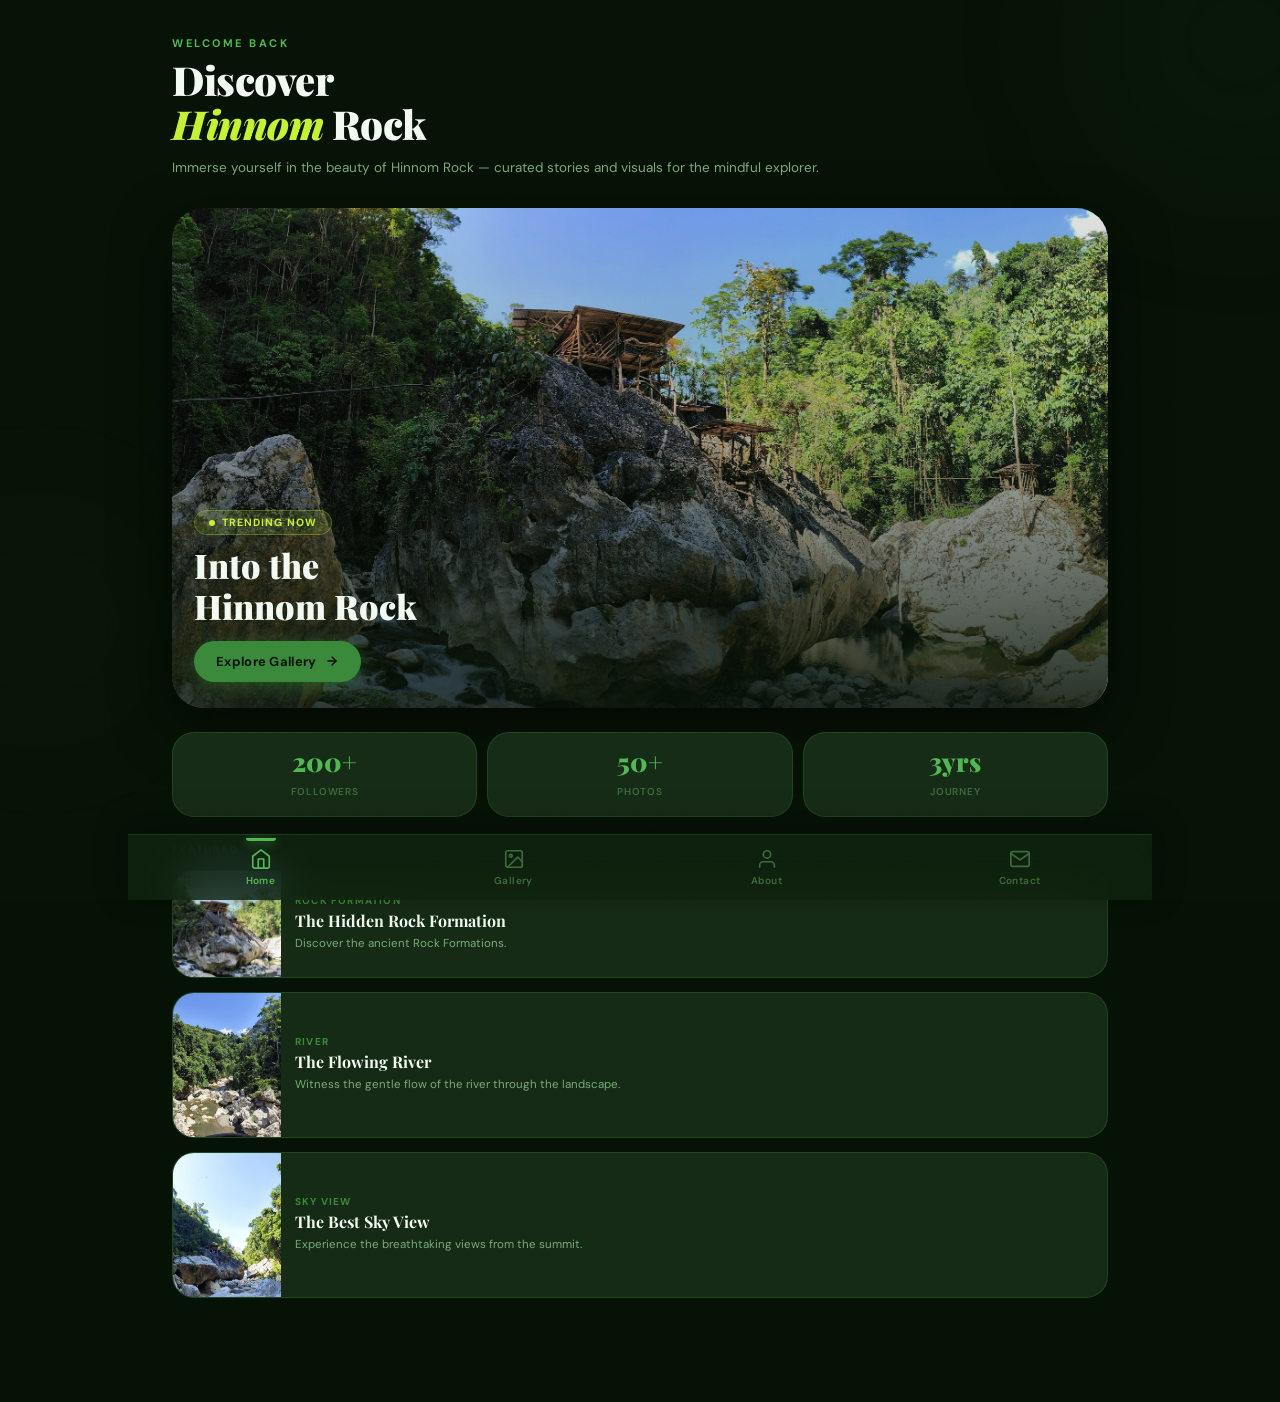
==== index.html @ c1fdd8cf "Deploying Hinnom Rock Viewpoint" ====
<!DOCTYPE html>
<html lang="en">
<head>
  <meta charset="UTF-8" />
  <meta name="viewport" content="width=device-width, initial-scale=1.0, maximum-scale=1.0, user-scalable=no" />
  <meta name="theme-color" content="#061206" />
  <meta name="description" content="Hinnom Rock — Discover nature's finest through curated photography and stories." />
  <title>Hinnom Rock — Home</title>
  <link rel="stylesheet" href="style.css" />
</head>
<body>

  <div class="glow-orb glow-orb-1"></div>
  <div class="glow-orb glow-orb-2"></div>

  <main class="page">

    <!-- Header -->
    <header class="ph">
      <span class="ph-eyebrow">Welcome back</span>
      <h1 class="ph-title">Discover<br /><em>Hinnom</em> Rock</h1>
      <p class="ph-sub">Immerse yourself in the beauty of Hinnom Rock — curated stories and visuals for the mindful explorer.</p>
    </header>

    <!-- Hero -->
    <div class="hero reveal">
      <img
        class="hero-img"
        src="background/home-bg.jpg"
        alt="Sunlit forest canopy"
        loading="eager"
      />
      <div class="hero-grad"></div>
      <div class="hero-body">
        <div class="hero-pill">
          <span class="hero-dot"></span>
          Trending Now
        </div>
        <h2 class="hero-title">Into the<br />Hinnom Rock</h2>
        <a href="gallery.html" class="hero-btn">
          Explore Gallery
          <svg viewBox="0 0 24 24"><line x1="5" y1="12" x2="19" y2="12"/><polyline points="12 5 19 12 12 19"/></svg>
        </a>
      </div>
    </div>

    <!-- Stats -->
    <div class="stats">
      <div class="stat reveal"><span class="stat-n">200+</span><span class="stat-l">Followers</span></div>
      <div class="stat reveal"><span class="stat-n">50+</span><span class="stat-l">Photos</span></div>
      <div class="stat reveal"><span class="stat-n">3yrs</span><span class="stat-l">Journey</span></div>
    </div>

    <!-- Feature Cards -->
    <p class="sec-label reveal">Featured</p>

    <article class="card reveal">
      <div class="card-thumb">
        <img
          src="images/Rock-Formation.jpg"
          alt="Forest path through ancient trees"
          loading="lazy"
        />
      </div>
      <div class="card-body">
        <span class="card-tag">Rock Formation</span>
        <h3 class="card-title">The Hidden Rock Formation</h3>
        <p class="card-desc">Discover the ancient Rock Formations.</p>
      </div>
    </article>

    <article class="card reveal">
      <div class="card-thumb">
        <img
          src="images/River.jpg"
          alt="Alpine meadow at dawn"
          loading="lazy"
        />
      </div>
      <div class="card-body">
        <span class="card-tag">River</span>
        <h3 class="card-title">The Flowing River</h3>
        <p class="card-desc">Witness the gentle flow of the river through the landscape.</p>
      </div>
    </article>

    <article class="card reveal">
      <div class="card-thumb">
        <img
          src="images/Sky.jpg"
          alt="Deep jungle vegetation"
          loading="lazy"
        />
      </div>
      <div class="card-body">
        <span class="card-tag">Sky View</span>
        <h3 class="card-title">The Best Sky View</h3>
        <p class="card-desc">Experience the breathtaking views from the summit.</p>
      </div>
    </article>

  </main>

  <!-- Bottom Nav -->
  <nav class="nav">
    <a href="index.html" class="nav-link active" aria-label="Home">
      <svg viewBox="0 0 24 24"><path d="M3 9l9-7 9 7v11a2 2 0 01-2 2H5a2 2 0 01-2-2z"/><polyline points="9 22 9 12 15 12 15 22"/></svg>
      <span>Home</span>
    </a>
    <a href="gallery.html" class="nav-link" aria-label="Gallery">
      <svg viewBox="0 0 24 24"><rect x="3" y="3" width="18" height="18" rx="2"/><circle cx="8.5" cy="8.5" r="1.5"/><polyline points="21 15 16 10 5 21"/></svg>
      <span>Gallery</span>
    </a>
    <a href="about.html" class="nav-link" aria-label="About">
      <svg viewBox="0 0 24 24"><path d="M20 21v-2a4 4 0 00-4-4H8a4 4 0 00-4 4v2"/><circle cx="12" cy="7" r="4"/></svg>
      <span>About</span>
    </a>
    <a href="contact.html" class="nav-link" aria-label="Contact">
      <svg viewBox="0 0 24 24"><path d="M4 4h16c1.1 0 2 .9 2 2v12c0 1.1-.9 2-2 2H4c-1.1 0-2-.9-2-2V6c0-1.1.9-2 2-2z"/><polyline points="22,6 12,13 2,6"/></svg>
      <span>Contact</span>
    </a>
  </nav>

  <script src="app.js"></script>
</body>
</html>
---- style.css ----
/* ============================================================
   VERDE — style.css
   Single stylesheet for: Home | Gallery | About | Contact
   ============================================================ */

@import url('https://fonts.googleapis.com/css2?family=Playfair+Display:ital,wght@0,700;0,900;1,700&family=DM+Sans:wght@300;400;500;600;700&display=swap');

/* ============================================================
   CSS VARIABLES
   ============================================================ */
:root {
  --g900: #061206;
  --g800: #0c1e0c;
  --g700: #152815;
  --g600: #1e3c1e;
  --g500: #2a5c2a;
  --g400: #3a8a3a;
  --g300: #52b852;
  --g200: #8fd88f;
  --g100: #c5eec5;
  --g50:  #eafaea;

  --lime:   #c6f135;
  --gold:   #d4b96a;
  --white:  #f2faf2;
  --muted:  #7aaa7a;
  --dim:    #3d6b3d;
  --dark:   #061206;

  --surface1: #0e220e;
  --surface2: #162b16;
  --surface3: #1e381e;
  --surface4: #274527;

  --border:       rgba(82, 184, 82, 0.18);
  --border-hover: rgba(82, 184, 82, 0.45);
  --glow-sm:      0 0 16px rgba(58,138,58,0.35);
  --glow-md:      0 0 32px rgba(58,138,58,0.45);
  --glow-lg:      0 0 64px rgba(58,138,58,0.55);

  --r-sm:   8px;
  --r-md:   14px;
  --r-lg:   22px;
  --r-xl:   32px;
  --r-full: 9999px;

  --sh-card:     0 8px 24px rgba(0,0,0,0.45);
  --sh-elevated: 0 20px 56px rgba(0,0,0,0.55);

  --ease: cubic-bezier(0.4,0,0.2,1);
  --t:  all 0.28s var(--ease);
  --ts: all 0.55s var(--ease);

  --nav-h:   66px;
  --max-w:   480px;
}

/* ============================================================
   RESET
   ============================================================ */
*, *::before, *::after { margin:0; padding:0; box-sizing:border-box; }
html { font-size:16px; scroll-behavior:smooth; -webkit-text-size-adjust:100%; }

body {
  font-family: 'DM Sans', sans-serif;
  background: var(--g900);
  color: var(--white);
  min-height: 100vh;
  overflow-x: hidden;
  max-width: var(--max-w);
  margin: 0 auto;
  padding-bottom: calc(var(--nav-h) + 24px);
}

img   { display:block; max-width:100%; height:auto; }
a     { text-decoration:none; color:inherit; }
button, input, textarea, select { font-family:inherit; }
button { cursor:pointer; border:none; background:none; }
ul     { list-style:none; }

/* Grain overlay */
body::after {
  content:'';
  position:fixed;
  inset:0;
  pointer-events:none;
  z-index:9998;
  background-image: url("data:image/svg+xml,%3Csvg xmlns='http://www.w3.org/2000/svg' width='300' height='300'%3E%3Cfilter id='n'%3E%3CfeTurbulence type='fractalNoise' baseFrequency='0.75' numOctaves='4' stitchTiles='stitch'/%3E%3C/filter%3E%3Crect width='300' height='300' filter='url(%23n)' opacity='0.035'/%3E%3C/svg%3E");
  opacity:0.5;
}

/* ============================================================
   AMBIENT GLOWS
   ============================================================ */
.glow-orb {
  position:fixed;
  border-radius:50%;
  pointer-events:none;
  z-index:0;
  filter:blur(90px);
}
.glow-orb-1 {
  width:320px; height:320px;
  background:radial-gradient(circle, rgba(42,92,42,0.18) 0%, transparent 70%);
  top:-120px; right:-120px;
}
.glow-orb-2 {
  width:240px; height:240px;
  background:radial-gradient(circle, rgba(198,241,53,0.06) 0%, transparent 70%);
  bottom:160px; left:-80px;
}

/* ============================================================
   PAGE WRAPPER
   ============================================================ */
.page {
  position:relative;
  z-index:1;
  padding:28px 20px 0;
}

/* ============================================================
   BOTTOM NAV
   ============================================================ */
.nav {
  position:fixed;
  bottom:0; left:50%;
  transform:translateX(-50%);
  width:100%; max-width:var(--max-w);
  height:var(--nav-h);
  background:rgba(14,34,14,0.82);
  backdrop-filter:blur(24px);
  -webkit-backdrop-filter:blur(24px);
  border-top:1px solid var(--border);
  display:flex;
  align-items:center;
  justify-content:space-around;
  padding:0 6px;
  z-index:999;
  box-shadow:0 -8px 32px rgba(0,0,0,0.35);
}

.nav-link {
  display:flex;
  flex-direction:column;
  align-items:center;
  gap:4px;
  padding:10px 14px;
  border-radius:var(--r-md);
  transition:var(--t);
  flex:1;
  position:relative;
}
.nav-link svg {
  width:22px; height:22px;
  stroke:var(--dim);
  fill:none;
  stroke-width:1.8;
  stroke-linecap:round;
  stroke-linejoin:round;
  transition:var(--t);
}
.nav-link span {
  font-size:10px;
  font-weight:600;
  color:var(--dim);
  letter-spacing:0.4px;
  transition:var(--t);
}
.nav-link.active svg,
.nav-link:hover  svg  { stroke:var(--g300); }
.nav-link.active span,
.nav-link:hover  span { color:var(--g300); }

.nav-link.active::before {
  content:'';
  position:absolute;
  top:0; left:50%;
  transform:translateX(-50%);
  width:30px; height:2.5px;
  background:var(--g300);
  border-radius:0 0 4px 4px;
  box-shadow:0 2px 8px rgba(82,184,82,0.55);
}

/* ============================================================
   PAGE HEADER
   ============================================================ */
.ph {
  margin-bottom:28px;
}
.ph-eyebrow {
  display:block;
  font-size:11px;
  font-weight:700;
  color:var(--g300);
  letter-spacing:2.5px;
  text-transform:uppercase;
  margin-bottom:8px;
}
.ph-title {
  font-family:'Playfair Display', serif;
  font-size:34px;
  font-weight:900;
  line-height:1.1;
  letter-spacing:-0.5px;
}
.ph-title em { font-style:italic; color:var(--lime); }
.ph-sub {
  margin-top:10px;
  font-size:13.5px;
  color:var(--muted);
  line-height:1.75;
}

/* ============================================================
   SECTION LABEL
   ============================================================ */
.sec-label {
  display:flex;
  align-items:center;
  gap:10px;
  font-size:10.5px;
  font-weight:700;
  color:var(--dim);
  letter-spacing:2px;
  text-transform:uppercase;
  margin-bottom:14px;
}
.sec-label::after {
  content:'';
  flex:1;
  height:1px;
  background:var(--border);
}

/* ============================================================
   HOME — HERO CARD
   ============================================================ */
.hero {
  position:relative;
  border-radius:var(--r-xl);
  overflow:hidden;
  height:370px;
  margin-bottom:24px;
  box-shadow:var(--sh-elevated);
}
.hero-img {
  width:100%; height:100%;
  object-fit:cover;
  object-position:center;
}
.hero-grad {
  position:absolute;
  inset:0;
  background:linear-gradient(
    175deg,
    rgba(6,18,6,0.05) 0%,
    rgba(6,18,6,0.25) 45%,
    rgba(6,18,6,0.88) 100%
  );
}
.hero-body {
  position:absolute;
  bottom:0; left:0; right:0;
  padding:26px 22px;
}
.hero-pill {
  display:inline-flex;
  align-items:center;
  gap:7px;
  background:rgba(198,241,53,0.12);
  border:1px solid rgba(198,241,53,0.28);
  border-radius:var(--r-full);
  padding:5px 14px;
  font-size:10.5px;
  font-weight:700;
  color:var(--lime);
  letter-spacing:1px;
  text-transform:uppercase;
  margin-bottom:10px;
}
.hero-dot {
  width:6px; height:6px;
  background:var(--lime);
  border-radius:50%;
  animation:pulse 2s ease-in-out infinite;
}
@keyframes pulse {
  0%,100% { opacity:1; transform:scale(1); }
  50%      { opacity:0.4; transform:scale(0.65); }
}
.hero-title {
  font-family:'Playfair Display', serif;
  font-size:28px;
  font-weight:900;
  line-height:1.2;
  margin-bottom:14px;
}
.hero-btn {
  display:inline-flex;
  align-items:center;
  gap:8px;
  background:var(--g400);
  color:var(--dark);
  border-radius:var(--r-full);
  padding:12px 22px;
  font-size:13px;
  font-weight:700;
  letter-spacing:0.3px;
  transition:var(--t);
  box-shadow:0 4px 18px rgba(58,138,58,0.45);
}
.hero-btn:hover, .hero-btn:active {
  background:var(--lime);
  transform:scale(1.04);
  box-shadow:0 6px 24px rgba(198,241,53,0.4);
}
.hero-btn svg {
  width:14px; height:14px;
  stroke:currentColor;
  fill:none;
  stroke-width:2.5;
  stroke-linecap:round;
  stroke-linejoin:round;
  transition:var(--t);
}
.hero-btn:hover svg { transform:translateX(3px); }

/* ============================================================
   HOME — STATS
   ============================================================ */
.stats {
  display:grid;
  grid-template-columns:repeat(3,1fr);
  gap:10px;
  margin-bottom:26px;
}
.stat {
  background:var(--surface2);
  border:1px solid var(--border);
  border-radius:var(--r-lg);
  padding:16px 10px;
  text-align:center;
  transition:var(--t);
}
.stat:hover {
  border-color:var(--border-hover);
  box-shadow:var(--glow-sm);
  transform:translateY(-2px);
}
.stat-n {
  display:block;
  font-family:'Playfair Display', serif;
  font-size:26px;
  font-weight:900;
  color:var(--g300);
  line-height:1;
  margin-bottom:4px;
}
.stat-l {
  font-size:10px;
  font-weight:600;
  color:var(--dim);
  letter-spacing:0.8px;
  text-transform:uppercase;
}

/* ============================================================
   HOME — FEATURE CARDS
   ============================================================ */
.card {
  display:flex;
  align-items:stretch;
  min-height:108px;
  background:var(--surface2);
  border:1px solid var(--border);
  border-radius:var(--r-lg);
  overflow:hidden;
  margin-bottom:14px;
  transition:var(--t);
}
.card:hover {
  border-color:var(--border-hover);
  transform:translateX(4px);
  box-shadow:var(--glow-sm);
}
.card-thumb {
  width:108px;
  flex-shrink:0;
  overflow:hidden;
}
.card-thumb img {
  width:100%; height:100%;
  object-fit:cover;
  transition:transform 0.5s var(--ease);
}
.card:hover .card-thumb img { transform:scale(1.08); }
.card-body {
  padding:14px;
  display:flex;
  flex-direction:column;
  justify-content:center;
  flex:1;
  gap:4px;
}
.card-tag {
  font-size:10px;
  font-weight:700;
  color:var(--g400);
  letter-spacing:1.2px;
  text-transform:uppercase;
}
.card-title {
  font-family:'Playfair Display', serif;
  font-size:16px;
  font-weight:700;
  line-height:1.3;
}
.card-desc {
  font-size:11.5px;
  color:var(--muted);
  line-height:1.6;
}

/* ============================================================
   GALLERY
   ============================================================ */
.gf-wrap {
  display:flex;
  gap:8px;
  overflow-x:auto;
  padding-bottom:4px;
  margin-bottom:20px;
  scrollbar-width:none;
}
.gf-wrap::-webkit-scrollbar { display:none; }
.gf-btn {
  flex-shrink:0;
  padding:7px 16px;
  border-radius:var(--r-full);
  font-size:12px;
  font-weight:600;
  letter-spacing:0.4px;
  border:1px solid var(--border);
  color:var(--dim);
  background:var(--surface2);
  transition:var(--t);
}
.gf-btn.active, .gf-btn:hover {
  background:var(--g500);
  border-color:var(--border-hover);
  color:var(--white);
  box-shadow:0 4px 12px rgba(42,92,42,0.4);
}

.gallery-grid {
  display:grid;
  grid-template-columns:repeat(2,1fr);
  gap:10px;
  margin-bottom:20px;
}
.g-item {
  border-radius:var(--r-md);
  overflow:hidden;
  position:relative;
  aspect-ratio:3/4;
  background:var(--surface3);
  box-shadow:var(--sh-card);
  transition:var(--t);
  cursor:pointer;
}
.g-item.wide {
  grid-column:1/-1;
  aspect-ratio:16/9;
}
.g-item img {
  width:100%; height:100%;
  object-fit:cover;
  transition:transform 0.6s var(--ease);
}
.g-item:hover { transform:scale(0.975); box-shadow:var(--glow-md); }
.g-item:hover img { transform:scale(1.06); }

.g-overlay {
  position:absolute;
  inset:0;
  background:linear-gradient(180deg, transparent 50%, rgba(6,18,6,0.88) 100%);
  display:flex;
  align-items:flex-end;
  padding:12px;
  opacity:0;
  transition:var(--t);
}
.g-item:hover .g-overlay { opacity:1; }
.g-label {
  font-size:11.5px;
  font-weight:600;
  color:var(--white);
}
.g-icon {
  position:absolute;
  top:50%; left:50%;
  transform:translate(-50%,-50%) scale(0.8);
  width:38px; height:38px;
  background:rgba(255,255,255,0.12);
  border:1.5px solid rgba(255,255,255,0.25);
  border-radius:50%;
  display:flex; align-items:center; justify-content:center;
  font-size:16px;
  opacity:0;
  transition:var(--t);
}
.g-item:hover .g-icon { opacity:1; transform:translate(-50%,-50%) scale(1); }

/* Lightbox */
.lb {
  position:fixed; inset:0;
  background:rgba(0,0,0,0.96);
  z-index:9999;
  display:flex; align-items:center; justify-content:center;
  padding:20px;
  opacity:0; pointer-events:none;
  transition:opacity 0.3s var(--ease);
}
.lb.open { opacity:1; pointer-events:all; }
.lb-img {
  max-width:100%; max-height:82vh;
  border-radius:var(--r-md);
  object-fit:contain;
  box-shadow:var(--sh-elevated);
  transform:scale(0.95);
  transition:transform 0.35s var(--ease);
}
.lb.open .lb-img { transform:scale(1); }
.lb-close {
  position:absolute; top:18px; right:18px;
  width:42px; height:42px;
  background:var(--surface3);
  border:1px solid var(--border);
  border-radius:50%;
  display:flex; align-items:center; justify-content:center;
  font-size:18px;
  color:var(--white);
  cursor:pointer;
  transition:var(--t);
}
.lb-close:hover { background:var(--g500); border-color:var(--border-hover); }
.lb-caption {
  position:absolute;
  bottom:28px; left:50%;
  transform:translateX(-50%);
  background:rgba(14,34,14,0.75);
  -webkit-backdrop-filter: blur(12px);
  backdrop-filter:blur(12px);
  border:1px solid var(--border);
  border-radius:var(--r-full);
  padding:6px 18px;
  font-size:12px;
  font-weight:500;
  color:var(--white);
  white-space:nowrap;
}

/* ============================================================
   ABOUT
   ============================================================ */
.profile-wrap {
  display:flex;
  align-items:center;
  gap:18px;
  background:var(--surface2);
  border:1px solid var(--border);
  border-radius:var(--r-xl);
  padding:20px;
  margin-bottom:22px;
  position:relative;
  overflow:hidden;
}
.profile-wrap::before {
  content:'';
  position:absolute;
  top:-50px; right:-50px;
  width:150px; height:150px;
  background:radial-gradient(circle, rgba(42,92,42,0.25) 0%, transparent 70%);
  border-radius:50%;
  pointer-events:none;
}
.av {
  width:82px; height:82px;
  border-radius:var(--r-lg);
  overflow:hidden;
  flex-shrink:0;
  border:2px solid var(--g400);
  box-shadow:var(--glow-sm);
}
.av img { width:100%; height:100%; object-fit:cover; }
.pinfo { flex:1; }
.pname {
  font-family:'Playfair Display', serif;
  font-size:22px; font-weight:700;
  line-height:1.2; margin-bottom:3px;
}
.prole {
  font-size:12px;
  color:var(--g300);
  font-weight:500;
  margin-bottom:8px;
}
.badges { display:flex; gap:6px; flex-wrap:wrap; }
.badge {
  padding:3px 10px;
  border-radius:var(--r-full);
  font-size:10px;
  font-weight:700;
  background:rgba(42,92,42,0.25);
  border:1px solid var(--border);
  color:var(--g300);
  letter-spacing:0.4px;
}

.about-box {
  background:var(--surface2);
  border:1px solid var(--border);
  border-radius:var(--r-lg);
  padding:20px;
  margin-bottom:18px;
}
.about-box h3 {
  font-family:'Playfair Display', serif;
  font-size:18px; font-weight:700;
  margin-bottom:10px;
}
.about-box p {
  font-size:13.5px;
  color:var(--muted);
  line-height:1.8;
}
.about-box p + p { margin-top:10px; }

/* Skill bars */
.skills-section { margin-bottom:20px; }
.skills-section h3 {
  font-family:'Playfair Display', serif;
  font-size:18px; font-weight:700;
  margin-bottom:16px;
}
.sk { margin-bottom:14px; }
.sk-row {
  display:flex;
  justify-content:space-between;
  align-items:center;
  margin-bottom:7px;
}
.sk-name { font-size:13px; font-weight:500; color:var(--muted); }
.sk-pct  { font-size:12px; font-weight:700; color:var(--g300); }
.sk-bar  {
  height:6px;
  background:var(--surface3);
  border-radius:var(--r-full);
  overflow:hidden;
}
.sk-fill {
  height:100%;
  border-radius:var(--r-full);
  background:linear-gradient(90deg, var(--g500), var(--lime));
  box-shadow:0 0 10px rgba(198,241,53,0.35);
  width:0;
  transition:width 1.3s cubic-bezier(0.22,1,0.36,1);
}
.sk-fill.go { width:var(--w); }

/* Values grid */
.vals {
  display:grid;
  grid-template-columns:1fr 1fr;
  gap:10px;
  margin-bottom:24px;
}
.val {
  background:var(--surface2);
  border:1px solid var(--border);
  border-radius:var(--r-lg);
  padding:18px 12px;
  text-align:center;
  transition:var(--t);
}
.val:hover {
  border-color:var(--border-hover);
  transform:translateY(-3px);
  box-shadow:var(--glow-sm);
}
.val-icon  { font-size:26px; margin-bottom:8px; }
.val-title { font-size:13px; font-weight:700; margin-bottom:4px; }
.val-desc  { font-size:11px; color:var(--dim); line-height:1.5; }

/* ============================================================
   CONTACT
   ============================================================ */
.c-methods {
  display:flex;
  flex-direction:column;
  gap:10px;
  margin-bottom:26px;
}
.c-card {
  display:flex;
  align-items:center;
  gap:16px;
  background:var(--surface2);
  border:1px solid var(--border);
  border-radius:var(--r-lg);
  padding:14px 18px;
  transition:var(--t);
}
.c-card:hover {
  border-color:var(--border-hover);
  transform:translateX(4px);
  box-shadow:var(--glow-sm);
}
.c-ico {
  width:44px; height:44px;
  border-radius:var(--r-md);
  background:linear-gradient(135deg, var(--g600), var(--g400));
  display:flex; align-items:center; justify-content:center;
  font-size:19px;
  flex-shrink:0;
  box-shadow:0 4px 14px rgba(42,92,42,0.35);
}
.c-info { flex:1; }
.c-type  { font-size:10px; font-weight:700; color:var(--dim); letter-spacing:1px; text-transform:uppercase; margin-bottom:2px; display:block; }
.c-val   { font-size:14px; font-weight:500; }
.c-arr   { font-size:20px; color:var(--dim); transition:var(--t); }
.c-card:hover .c-arr { color:var(--g300); transform:translateX(4px); }

/* Form section */
.c-form-wrap {
  background:var(--surface2);
  border:1px solid var(--border);
  border-radius:var(--r-xl);
  padding:24px 20px;
  margin-bottom:20px;
}
.c-form-wrap h3 {
  font-family:'Playfair Display', serif;
  font-size:22px; font-weight:700;
  margin-bottom:5px;
}
.c-form-sub {
  font-size:13px;
  color:var(--dim);
  line-height:1.65;
  margin-bottom:22px;
}
.fg { margin-bottom:14px; }
.fl {
  display:block;
  font-size:10.5px;
  font-weight:700;
  color:var(--dim);
  letter-spacing:1.2px;
  text-transform:uppercase;
  margin-bottom:7px;
}
.fi, .fta {
  width:100%;
  background:var(--surface3);
  border:1px solid var(--border);
  border-radius:var(--r-md);
  padding:13px 15px;
  font-size:14px;
  color:var(--white);
  outline:none;
  transition:var(--t);
  -webkit-appearance:none;
}
.fi::placeholder, .fta::placeholder { color:var(--dim); }
.fi:focus, .fta:focus {
  border-color:var(--border-hover);
  background:var(--surface4);
  box-shadow:0 0 0 3px rgba(82,184,82,0.1);
}
.fta {
  resize:vertical;
  min-height:128px;
  line-height:1.65;
}
.fi.error, .fta.error {
  border-color:#f56565;
  animation:shake 0.45s ease;
}
@keyframes shake {
  0%,100% { transform:translateX(0); }
  20%      { transform:translateX(-7px); }
  40%      { transform:translateX(7px); }
  60%      { transform:translateX(-4px); }
  80%      { transform:translateX(4px); }
}

.f-submit {
  width:100%;
  padding:15px;
  background:linear-gradient(135deg, var(--g500), var(--g400));
  border-radius:var(--r-md);
  font-size:14.5px;
  font-weight:700;
  color:var(--white);
  letter-spacing:0.4px;
  transition:var(--t);
  box-shadow:0 4px 20px rgba(42,92,42,0.45);
  display:flex;
  align-items:center;
  justify-content:center;
  gap:8px;
}
.f-submit:hover {
  background:linear-gradient(135deg, var(--g400), var(--lime));
  color:var(--dark);
  transform:translateY(-2px);
  box-shadow:0 8px 28px rgba(198,241,53,0.35);
}
.f-submit:active { transform:translateY(0); }
.f-submit svg {
  width:17px; height:17px;
  stroke:currentColor; fill:none;
  stroke-width:2; stroke-linecap:round; stroke-linejoin:round;
}

/* Success */
.f-success {
  text-align:center;
  padding:32px 20px;
  display:none;
}
.f-success.show { display:block; }
.f-success-icon {
  font-size:54px;
  display:block;
  margin-bottom:16px;
  animation:popIn 0.6s cubic-bezier(0.34,1.56,0.64,1);
}
@keyframes popIn {
  0%   { transform:scale(0); opacity:0; }
  100% { transform:scale(1); opacity:1; }
}
.f-success h3 {
  font-family:'Playfair Display', serif;
  font-size:24px; font-weight:700;
  color:var(--g300);
  margin-bottom:8px;
}
.f-success p { font-size:13px; color:var(--muted); line-height:1.7; }

/* ============================================================
   SCROLL REVEAL
   ============================================================ */
.reveal {
  opacity:0;
  transform:translateY(28px);
  transition:opacity 0.6s var(--ease), transform 0.6s var(--ease);
}
.reveal.in { opacity:1; transform:translateY(0); }

/* Stagger delays */
.reveal:nth-child(1) { transition-delay:0.04s; }
.reveal:nth-child(2) { transition-delay:0.08s; }
.reveal:nth-child(3) { transition-delay:0.12s; }
.reveal:nth-child(4) { transition-delay:0.16s; }
.reveal:nth-child(5) { transition-delay:0.20s; }
.reveal:nth-child(6) { transition-delay:0.24s; }

/* ============================================================
   DIVIDER
   ============================================================ */
.divider { height:1px; background:var(--border); margin:22px 0; }

/* ============================================================
   TABLET / IPAD  481px+
   ============================================================ */
@media (min-width:481px) {
  :root { --max-w:720px; }
  .gallery-grid { grid-template-columns:repeat(3,1fr); }
  .g-item.wide  { grid-column:1/3; }
  .vals         { grid-template-columns:repeat(4,1fr); }
  .ph-title     { font-size:40px; }
  .hero         { height:430px; }
  .c-methods    { display:grid; grid-template-columns:1fr 1fr; }
}

@media (min-width:720px) {
  :root { --max-w:1024px; }
  .page         { padding:36px 44px 0; }
  .gallery-grid { grid-template-columns:repeat(4,1fr); }
  .g-item.wide  { grid-column:1/3; }
  .hero         { height:500px; }
  .hero-title   { font-size:34px; }
}
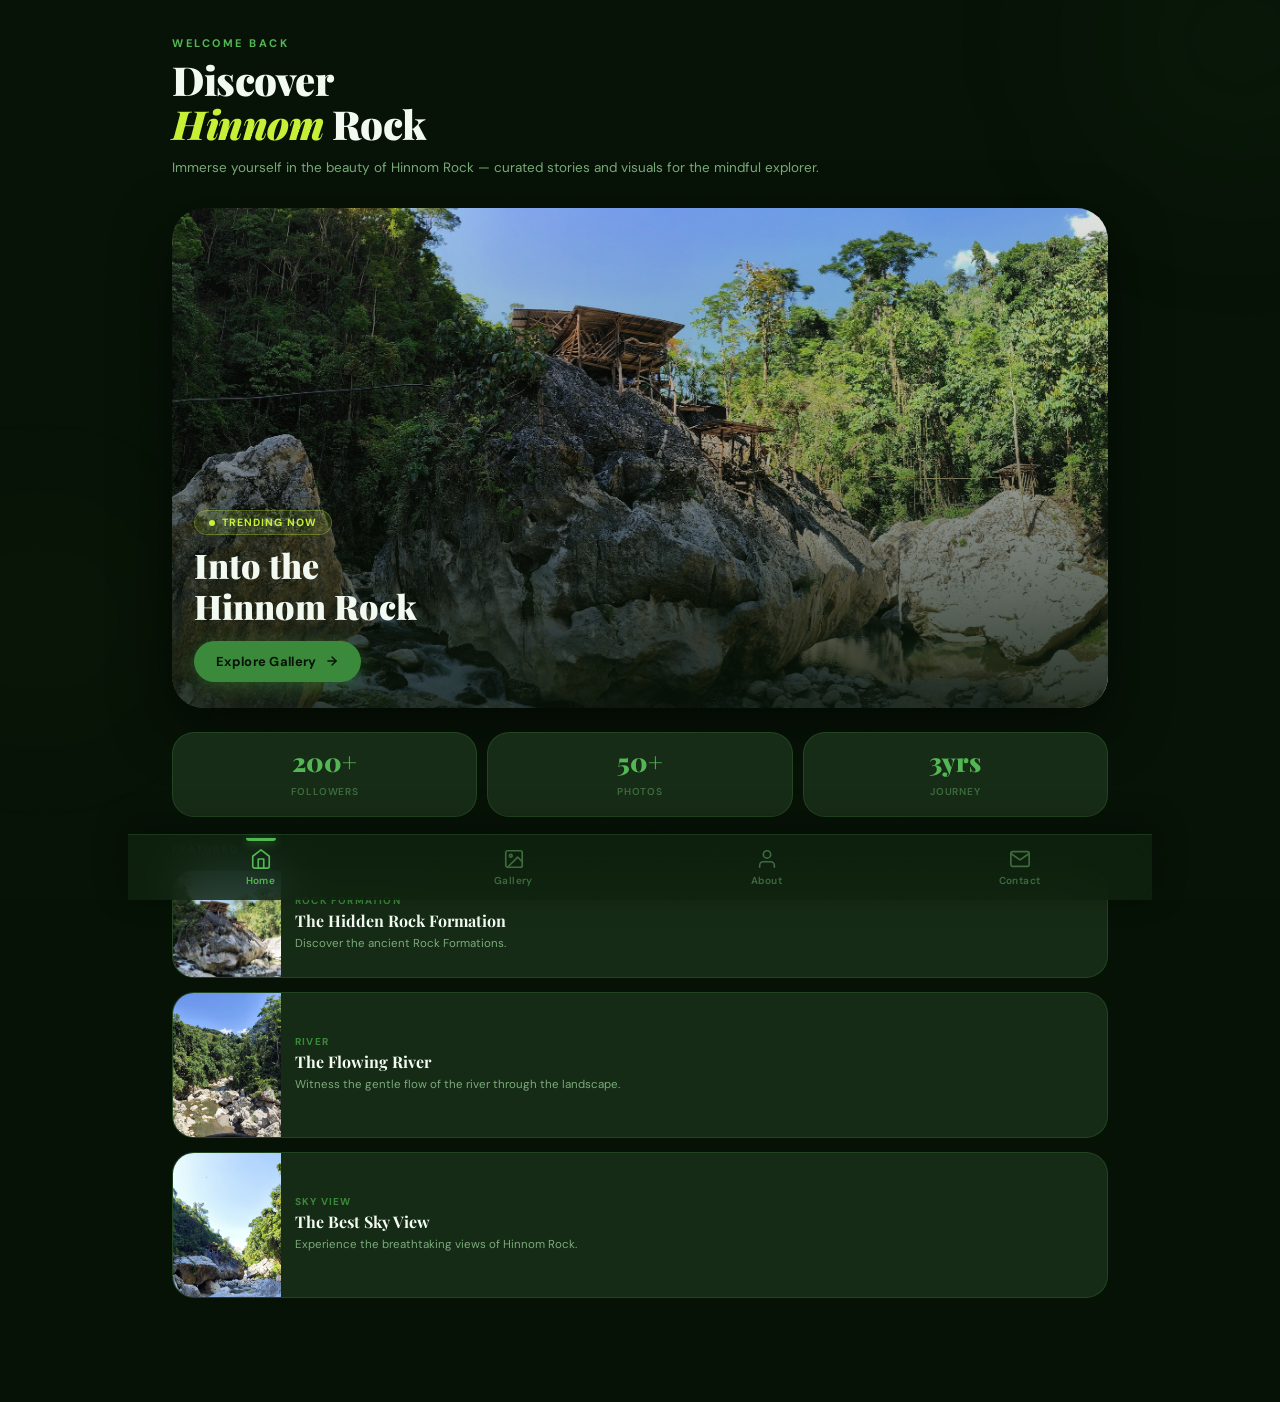
==== commit 25bd7138: "update" ====
--- a/index.html
+++ b/index.html
@@ -95,7 +95,7 @@
       <div class="card-body">
         <span class="card-tag">Sky View</span>
         <h3 class="card-title">The Best Sky View</h3>
-        <p class="card-desc">Experience the breathtaking views from the summit.</p>
+        <p class="card-desc">Experience the breathtaking views of Hinnom Rock.</p>
       </div>
     </article>
 
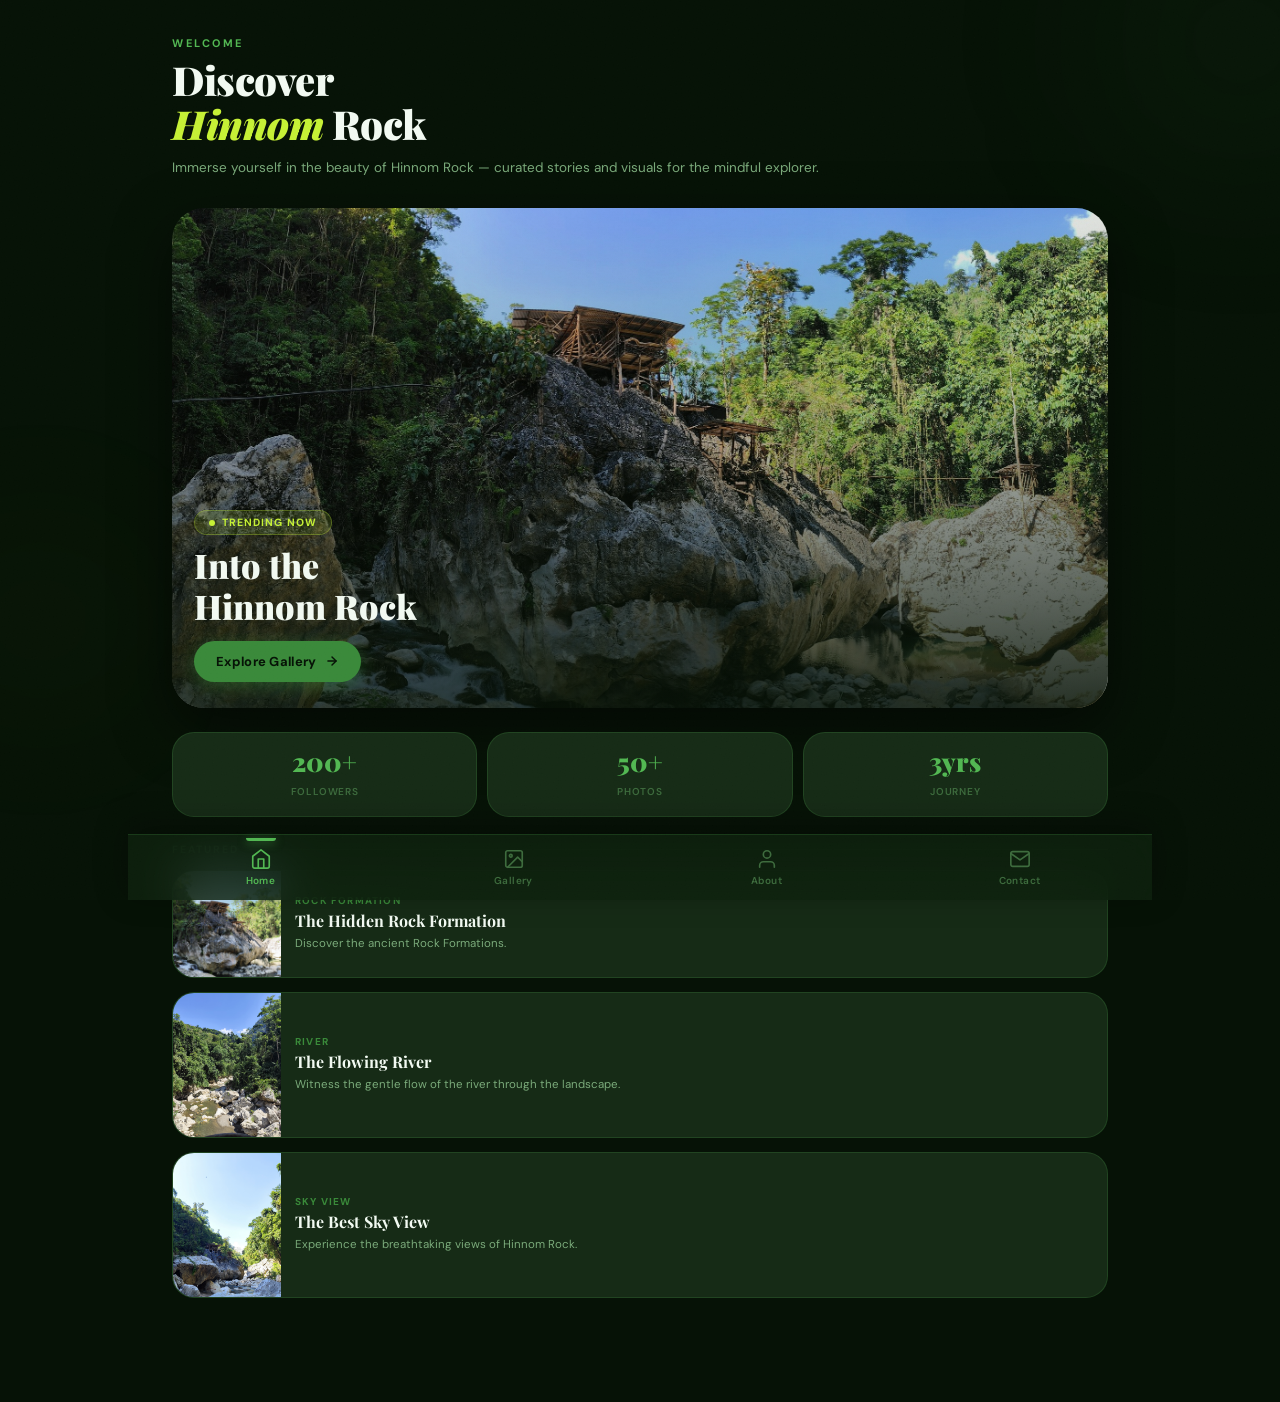
==== commit c8e51e0f: "update" ====
--- a/index.html
+++ b/index.html
@@ -17,7 +17,7 @@
 
     <!-- Header -->
     <header class="ph">
-      <span class="ph-eyebrow">Welcome back</span>
+      <span class="ph-eyebrow">Welcome</span>
       <h1 class="ph-title">Discover<br /><em>Hinnom</em> Rock</h1>
       <p class="ph-sub">Immerse yourself in the beauty of Hinnom Rock — curated stories and visuals for the mindful explorer.</p>
     </header>
